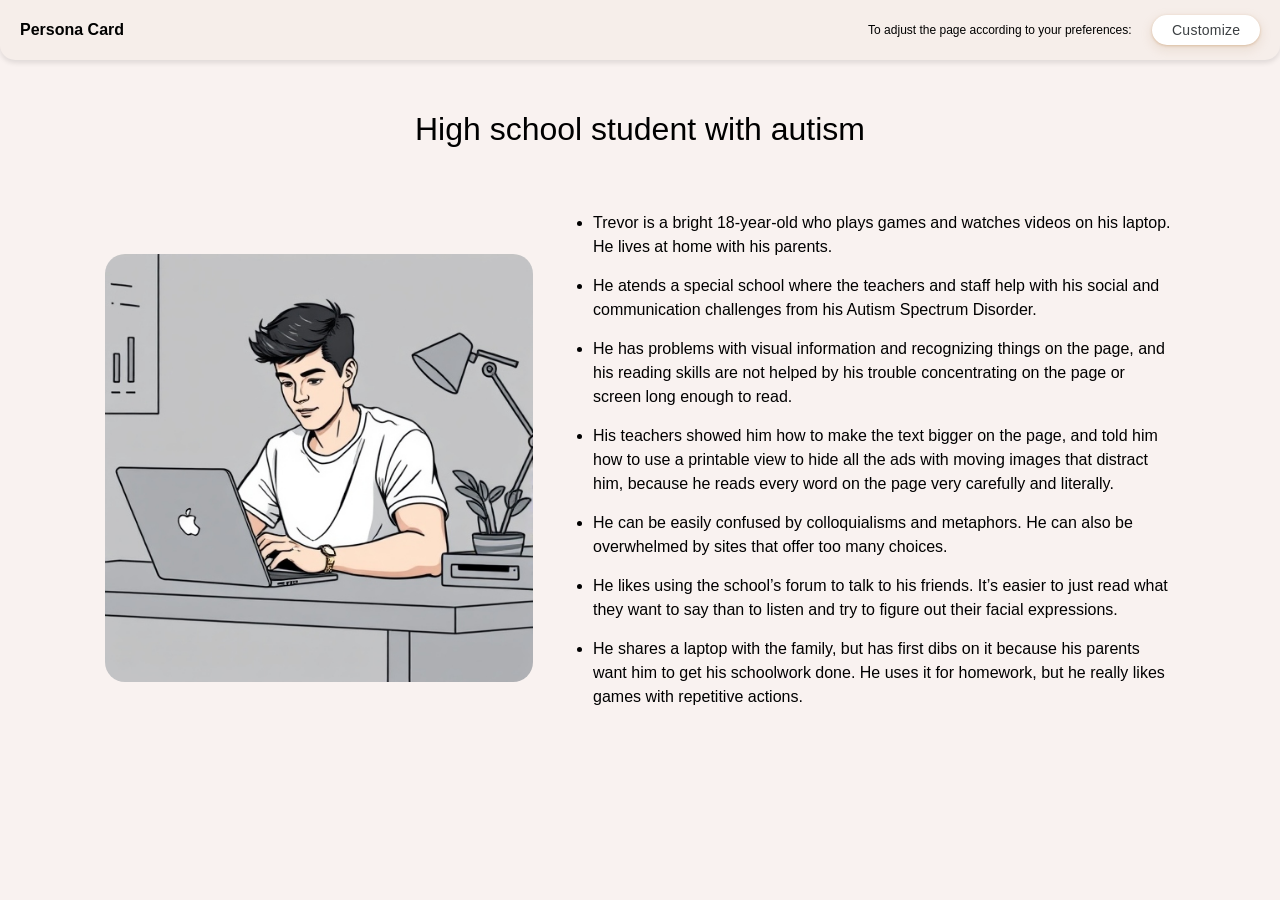
==== index.html @ 350a16a6 "button alt; responsiveness" ====
<!DOCTYPE html>
<html lang="en">

<head>
    <meta charset="UTF-8">
    <meta http-equiv="X-UA-Compatible" content="IE=edge">
    <meta name="viewport" content="width=device-width, initial-scale=1.0">
    <title>Persona Card</title>
    <link rel="stylesheet" href="dropdown.css">
    <link rel="stylesheet" href="popup.css">
    <link rel="stylesheet" href="button.css">
    <link rel="stylesheet" href="general.css">
    <link rel="stylesheet" href="https://stackpath.bootstrapcdn.com/bootstrap/4.5.0/css/bootstrap.min.css"
        integrity="sha384-9aIt2nRpC12Uk9gS9baDl411NQApFmC26EwAOH8WgZl5MYYxFfc+NcPb1dKGj7Sk" crossorigin="anonymous">

    <script src="https://code.jquery.com/jquery-3.5.1.slim.min.js"
        integrity="sha384-DfXdz2htPH0lsSSs5nCTpuj/zy4C+OGpamoFVy38MVBnE+IbbVYUew+OrCXaRkfj" crossorigin="anonymous">
        </script>

    <script src="https://cdn.jsdelivr.net/npm/popper.js@1.16.0/dist/umd/popper.min.js"
        integrity="sha384-Q6E9RHvbIyZFJoft+2mJbHaEWldlvI9IOYy5n3zV9zzTtmI3UksdQRVvoxMfooAo" crossorigin="anonymous">
        </script>

    <script src="https://stackpath.bootstrapcdn.com/bootstrap/4.5.0/js/bootstrap.min.js"
        integrity="sha384-OgVRvuATP1z7JjHLkuOU7Xw704+h835Lr+6QL9UvYjZE3Ipu6Tp75j7Bh/kR0JKI" crossorigin="anonymous">
        </script>
</head>

<body style="background-color: #f9f2f0;">
    <header class="header-container">
        <b>Persona Card</b>
        <div class="costumization">
            To adjust the page according to your preferences:
            <button class="button-17 roundClickable" role="button" onclick="openPopup()" alt="Customize Button">Customize</button>

        </div>
    </header>

    <main>
        <div class="container" id="main">
            <h2 class="center" style="padding-bottom: 23px; padding-top:10px">High school student with autism</h2>
            <main>
                <div class="content-wrapper">
                    <img src="imageTrevor.jpeg"
                        alt="This image is an illustration of an young man with black hair and fair skin, wearing a white t-shirt and a gold watch. He is sitting at a desk working on a MacBook laptop. There is also a storage box on the desk, a plant in a pot and a lamp. On the side wall you can see part of a poster with a graphic. The whole picture is in shades of grey, except for the boy and his outfit." />

                    <div class="content">
                        <ul>
                            <li>Trevor is a bright 18-year-old who plays games and watches videos on his laptop. He
                                lives at
                                home with his parents.
                            <li>He atends a special school where the teachers and staff help with his social and
                                communication
                                challenges from his Autism Spectrum Disorder.
                            <li>He has problems with visual information and recognizing things on the page, and his
                                reading skills are not helped by his trouble concentrating
                                on the page or screen long enough to read.
                            <li>His teachers showed him how to make the text bigger on
                                the page, and told him how to use a printable view to hide all the
                                ads with moving images that distract him, because he reads every word on the page very
                                carefully
                                and literally.
                            <li>He can be easily confused by colloquialisms and metaphors. He can also be overwhelmed
                                by sites that offer too many choices.
                            <li>He likes using the school’s forum to talk to his
                                friends. It’s easier to just read what they want to say than to listen and try to figure
                                out their
                                facial expressions.
                            <li>He shares a laptop with the family, but has first dibs on it because his
                                parents want him to get his schoolwork done. He uses it for homework, but he really
                                likes games with
                                repetitive actions.
                        </ul>
                    </div>

            </main>
        </div>


        <div id="settingsPopup" class="popup">
            <span class="popup-close" onclick="closePopup()">&times;</span>
            <h5>Customize Page Settings</h5>

            <div class="item">
                <label for="fontSize">Font Size:</label>
                <input class="slider setting" type="range" id="fontSize" min="12" max="24" value="16"
                    oninput="adjustFontSize(this.value)">
                <div class="slider-labels">
                    <span>12</span>
                    <span>14</span>
                    <span>16</span>
                    <span>18</span>
                    <span>20</span>
                    <span>22</span>
                    <span>24</span>
                </div>
            </div>

            <div class="item">
                <label for="marginSize">Margin Size for List Items:</label>
                <input class="slider setting" type="range" id="marginSize" min="0" max="50" step="10" value="10"
                    oninput="adjustMarginSize(this.value)">
                <div class="slider-labels">
                    <span>0</span>
                    <span style="margin-left: 5px;">10</span>
                    <span>20</span>
                    <span>30</span>
                    <span>40</span>
                    <span>50</span>
                </div>
            </div>

            <div class="item">
                <label for="letterSpacing">Letter Spacing:</label>
                <input class="slider setting" type="range" id="letterSpacing" min="0" max="3" step="0.5" value="0"
                    oninput="adjustLetterSpacing(this.value)">
                <div class="slider-labels">
                    <span>0</span>
                    <span>1</span>
                    <span>2</span>
                    <span>3</span>
                </div>
            </div>

            <div class="item">
                <label for="fontFamily">Font Family:</label>
                <div class="dropdown-wrapper">
                    <select class="setting dropdown roundClickable" id="fontFamily"
                        onchange="changeFontFamily(this.value)">
                        <option value="Arial, sans-serif">Arial</option>
                        <option value="'Times New Roman', Times, serif">Times New Roman</option>
                        <option value="Georgia, serif">Georgia</option>
                        <option value="Tahoma, sans-serif">Tahoma</option>
                        <option value="Constantia, 'Times New Roman', serif">Constantia</option>
                        <option value="'American Typewriter', serif">American Typewriter</option>
                    </select>
                </div>
            </div>

            <div class="item-noColor">
                <p>How would you like to change the colors of the page?</p>
                <label><input type="radio" name="colorSchemes" value="manually" onclick="toggleShemeOptions('manually')"
                        checked> Manually</label>
                <label><input type="radio" name="colorSchemes" value="schemes" onclick="toggleShemeOptions('schemes')">
                    With predefined schemes</label>
            </div>

            <div class="item" id="backgroundColorSelection">
                Select Background Color:
                <div class="dropdown-wrapper">
                    <div class="setting dropdown roundClickable" tabindex="0"
                        style="width: 100%; margin: 10px 0px !important;" id="dropdownMenuButton" data-toggle="dropdown"
                        aria-haspopup="true" aria-expanded="false">
                        <div id="selectedColorDisplay" class="selected-color-display palette-btn-small"></div>
                        <span style="margin-left: 1px;">Select a color</span>
                    </div>
                    <div class="palette-container setting dropdown-menu" aria-labelledby="dropdownMenuButton">
                        <button class="palette-btn" style="background-color: #e8e8e8;"
                            onclick="changeBgColor('#e8e8e8')"></button>
                        <button class="palette-btn" style="background-color: #f9f2f0;"
                            onclick="event.stopPropagation(); changeBgColor('#f9f2f0');"></button>
                        <button class="palette-btn" style="background-color: #f6eeea;"
                            onclick="changeBgColor('#f6eeea');"></button>
                        <button class="palette-btn" style="background-color: #e4d7c9;"
                            onclick="changeBgColor('#e4d7c9')"></button>
                        <button class="palette-btn" style="background-color: #D5BDAF;"
                            onclick="changeBgColor('#D5BDAF')"></button>
                        <button class="palette-btn" style="background-color: #c0a89b;"
                            onclick="changeBgColor('#c0a89b')"></button>
                        <button class="palette-btn" style="background-color: #967f72;"
                            onclick="changeBgColor('#967f72')"></button>
                        <button class="palette-btn" style="background-color: #ac93a6;"
                            onclick="changeBgColor('#ac93a6')"></button>
                        <button class="palette-btn" style="background-color: #eec2a5;"
                            onclick="changeBgColor('#eec2a5')"></button>
                        <button class="palette-btn" style="background-color: #e9cda2;"
                            onclick="changeBgColor('#e9cda2')"></button>
                        <button class="palette-btn" style="background-color: #b9d5c3;"
                            onclick="changeBgColor('#b9d5c3')"></button>
                        <button class="palette-btn" style="background-color: #a6ac86;"
                            onclick="changeBgColor('#a6ac86')"></button>
                        <button class="palette-btn" style="background-color: #86a192;"
                            onclick="changeBgColor('#86a192')"></button>
                        <button class="palette-btn" style="background-color: #87a7a2;"
                            onclick="changeBgColor('#87a7a2')"></button>
                        <button class="palette-btn" style="background-color: #6f9dac;"
                            onclick="changeBgColor('#6f9dac')"></button>
                        <button class="palette-btn" style="background-color: #7197ac;"
                            onclick="changeBgColor('#7197ac')"></button>
                    </div>
                </div>

                Select Persona Text Color:
                <div class="center" style="margin-top: 5px;">
                    <button class="palette-btn" style="background-color: #fff;"
                        onclick="changePersonaTextColor('#fff')"></button>
                    <button class="palette-btn" style="background-color: #000;"
                        onclick="changePersonaTextColor('#000')"></button>
                </div>
            </div>


            <div class="item" id="colorSchemeSelection">
                Select Color Scheme:
                <div class="dropdown-wrapper">
                    <div class="setting dropdown roundClickable" tabindex="0"
                        style="width: 100%; margin: 10px 0px !important;" id="dropdownMenuButton" data-toggle="dropdown"
                        aria-haspopup="true" aria-expanded="false">
                        <span id="selectedOption">Default</span>
                    </div>
                    <div class="palette-container setting dropdown-menu" aria-labelledby="dropdownMenuButton">
                        <button class="dropdown-item roundClickable"
                        onclick="event.stopPropagation(); changeColorScheme('default')">Default</button>

                        <span>Color Scheme Options:</span>
                        <button class="dropdown-item roundClickable"
                            onclick="event.stopPropagation(); changeColorScheme('highContrast')">High Contrast</button>
                        <button class="dropdown-item roundClickable"
                            onclick="event.stopPropagation(); changeColorScheme('darkMode')">Dark Mode</button>
                        <span>Color Blindness Options:</span>
                        <button class="dropdown-item roundClickable !important"
                            onclick="event.stopPropagation(); changeColorScheme('deuteranopia')">Deuteranopia</button>
                        <button class="dropdown-item roundClickable"
                            onclick="event.stopPropagation(); changeColorScheme('protanopia')">Protanopia</button>
                        <button class="dropdown-item roundClickable"
                            onclick="event.stopPropagation(); changeColorScheme('tritanopia')">Tritanopia</button>
                        <button class="dropdown-item roundClickable"
                            onclick="event.stopPropagation(); changeColorScheme('greyScale')">Grey Scale</button>
                    </div>
                </div>
            </div>

            <svg xmlns="http://www.w3.org/2000/svg" version="1.1" style="display: none;">
                <filter id="deuteranopiaFilter">
                    <feColorMatrix type="matrix" values="0.625 0.375 0 0 0  0.7 0.3 0 0 0  0 0.3 0.7 0 0  0 0 0 1 0" />
                </filter>
                <filter id="protanopiaFilter">
                    <feColorMatrix type="matrix"
                        values="0.566 0.433 0 0 0  0.558 0.442 0 0 0  0 0.242 0.758 0 0  0 0 0 1 0" />
                </filter>
                <filter id="tritanopiaFilter">
                    <feColorMatrix type="matrix"
                        values="0.95 0.05 0 0 0  0 0.433 0.567 0 0  0 0.475 0.525 0 0  0 0 0 1 0" />
                </filter>
            </svg>


            <div class="center" style="padding-bottom: 20px;">
                <button class="button-17 roundClickable" role="button" onclick="closePopup()" alt="Close Popup Button">Close</button>
            </div>
        </div>

        <script src="javaScript.js"></script>
</body>

</html>
---- dropdown.css ----
.dropdown {
    box-shadow: rgba(194, 145, 96, 0.49) 0 1px 3px 0, rgba(194, 161, 127, 0.15) 0 4px 8px 3px;
    gap: 20px;
    overflow: visible;
    appearance: none;
    padding-right: 30px;
}

.dropdown-wrapper {
    position: relative;
}

.dropdown-wrapper::after {
    content: '▼';
    font-size: 14px;
    position: absolute;
    right: 10px;
    top: 50%;
    transform: translateY(-50%);
    color: black;
    pointer-events: none;
}

.dropdown-menu.show {
    display: flex !important;
    justify-content: space-between;
    padding: 10px;
}

.dropdown-item:hover {
    background: #d5bdaf8e !important;
    color: black !important;
}

.dropdown-item:focus {
    outline: none !important;
    border: 2px solid #967f72 !important;
}
---- popup.css ----
.popup {
    position: fixed;
    top: 0;
    right: -370px;
    width: 310px;
    height: 100%;
    background-color: #f9f2f0;
    border-left: 2px solid #D5BDAF;
    box-shadow: -2px 0 5px rgba(0, 0, 0, 0.1);
    overflow-y: auto;
    transition: right 0.3s ease;
    padding: 20px;
    z-index: 1000;
    border-left: 2px solid transparent;
}

.popup.open {
    right: 0;
    border-left: 2px solid #D5BDAF;
}

.popup h5 {
    margin-top: 0;
    margin-bottom: 15px;
}

.popup input[type="range"],
.popup select {
    width: 100%;
    margin-bottom: 10px;
}

.popup-close {
    cursor: pointer;
    color: #c0a89b;
    float: right;
    font-size: 20px;
}

.item {
    background-color: white;
    padding: 10px 20px;
    margin-bottom: 15px;
    border-radius: 20px;
    flex: 1;
}

.item-noColor {
    padding: 0px  0px 10px 20px;
    margin-bottom: 3px;
    border-radius: 20px;
    flex: 1;
}

.item-noColor p {
    margin-bottom: 5px;
}

.setting {
    margin-top: 10px;
    justify-content: space-between;
}

.palette-container {
    display: flex;
    flex-wrap: wrap;
    gap: 10px;
}

.palette-btn {
    width: 30px;
    height: 30px;
    border-radius: 50%;
    cursor: pointer;
    border: 1px solid #c0a89b;;
    border-bottom-left-radius: 5px;
    box-shadow: rgba(194, 145, 96, 0.49) 0 2px 3px 0, rgba(194, 161, 127, 0.15) 0 6px 10px 4px;
}

.palette-btn-small {
    width: 23px;
    height: 23px;
    border-radius: 50%;
    cursor: pointer;
    background-color: #f9f2f0;
    border: 1px solid #c0a89b;;
    border-bottom-left-radius: 5px;
    box-shadow: rgba(194, 145, 96, 0.49) 0 2px 3px 0, rgba(194, 161, 127, 0.15) 0 6px 10px 4px;
}

button.palette-btn:focus,
button.palette-btn:active {
    border: 2px solid #967f72;
    outline: none;
}

.slider {
    -webkit-appearance: none;
    width: 100%;
    height: 8px;
    border-radius: 5px;
    background: #c0a89b;
    outline: none;
}

.slider::-webkit-slider-thumb {
    -webkit-appearance: none;
    appearance: none;
    width: 20px;
    height: 20px;
    border-radius: 50%;
    background: #fafafa;
    border: #D5BDAF 1px solid;
    box-shadow: rgba(194, 145, 96, 0.49) 0 2px 3px 0, rgba(194, 161, 127, 0.15) 0 6px 10px 4px;
    cursor: pointer;
    opacity: 1;
}

.slider::-moz-range-thumb {
    width: 25px;
    height: 25px;
    border-radius: 50%;
    background: #D5BDAF;
    cursor: pointer;
    opacity: 1;
}

.slider-labels {
    display: flex;
    justify-content: space-between;
    margin-right: 2px;
    margin-left: 5px;
}

.slider-labels span {
    font-size: 12px;
}

.slider:hover {
    background: #d5bdaf8e;
    color: #6f5b4f;
}

.slider:focus {
    outline: none;
    background: #d5bdaf8e;
    box-shadow: rgba(194, 145, 96, 0.49) 0 1px 3px 0, rgba(194, 161, 127, 0.15) 0 4px 8px 3px;
}

.slider:focus::-webkit-slider-thumb {
    border: 2px solid #967f72;
}

.slider:focus::-moz-range-thumb {
    border: 2px solid #967f72;
}

.popup label {
    margin-bottom: 0;
}
---- button.css ----
.button-17 {
    box-shadow: rgba(0, 0, 0, .2) 0 3px 5px -1px, rgba(0, 0, 0, .14) 0 6px 10px 0, rgba(0, 0, 0, .12) 0 1px 18px 0;
}

.button-17:not(:disabled) {
    box-shadow: rgba(194, 145, 96, 0.49) 0 1px 3px 0, rgba(194, 161, 127, 0.15) 0 4px 8px 3px;
}

.button-17:not(:disabled):hover {
    box-shadow: rgba(194, 145, 96, 0.49) 0 2px 3px 0, rgba(194, 161, 127, 0.15) 0 6px 10px 4px;
}
    
.button-17:not(:disabled):focus {
    box-shadow: rgba(194, 145, 96, 0.49) 0 1px 3px 0, rgba(194, 161, 127, 0.15) 0 4px 8px 3px;
}

.button-17:not(:disabled):active {
    box-shadow: rgba(194, 145, 96, 0.49) 0 4px 4px 0, rgba(194, 161, 127, 0.15) 0 8px 12px 6px;
}

.button-17:disabled {
    box-shadow: rgba(194, 145, 96, 0.49) 0 1px 3px 0, rgba(194, 161, 127, 0.15) 0 4px 8px 3px;
}
---- general.css ----
body {
    font-family: Arial, sans-serif;
    background-color: #f9f2f0;
    margin: 0;
}

.container {
    max-width: 1000px;
    margin: 0 auto;
    padding: 20px;
}

header,
footer {
    text-align: left;
    color: black;
    border-radius: 0 0 15px 15px;
    justify-content: space-between;
    background-color: #f6eeea;
}


.header-container {
    display: flex;
    align-items: center;
    padding: 15px 20px;
    box-shadow: 0px 3px 5px rgba(0, 0, 0, 0.1);
}

main {
    margin: 20px 0;
}

.content {
    
    flex: 1;
}

.content-wrapper {
    padding: 20px 20px;
    border-radius: 20px;
    display: flex;
    gap: 20px;
    align-items: center;
}

.content-wrapper img {
    max-width: 40%;
    border-radius: 20px;
}

.costumization {
    font-size: 12px;
    display: flex;
    align-items: center;
    gap: 20px;
}

.center {
    text-align: center;
}

ul li {
    margin-bottom: 15px;
}


.roundClickable {
    align-items: center;
    appearance: none;
    background-color: #ffffff;
    border-radius: 24px;
    border-style: none;
    box-sizing: border-box;
    color: #3c4043;
    cursor: pointer;
    display: inline-flex;
    fill: currentcolor;
    font-size: 14px;
    font-weight: 500;
    height: 30px;
    justify-content: center !important;
    letter-spacing: .25px;
    line-height: normal;
    max-width: 100%;
    padding: 2px 20px;
    position: relative;
    text-align: center;
    text-transform: none;
    transition: box-shadow 280ms cubic-bezier(.4, 0, .2, 1), opacity 15ms linear 30ms, transform 270ms cubic-bezier(0, 0, .2, 1) 0ms;
    user-select: none;
    -webkit-user-select: none;
    touch-action: manipulation;
    width: auto;
    will-change: transform, opacity;
    z-index: 0;
}

.roundClickable:hover {
    background: #d5bdaf8e;
    color: black;
}

.roundClickable:active {
    outline: none;
    border: 2px solid #967f72;
}

.roundClickable:focus {
    outline: none;
    border: 2px solid #967f72;
}


@media screen and (max-width: 1000px) {
    .content-wrapper {
        padding: 20px 20px;
        border-radius: 20px;
        display: flex;
        flex-direction: column;
        gap: 20px;
        align-items: center;
        justify-content: center;
    }

    .content-wrapper img {
        max-width: 50%;
        border-radius: 20px;
        align-items: center;
        justify-content: center;
    }
}
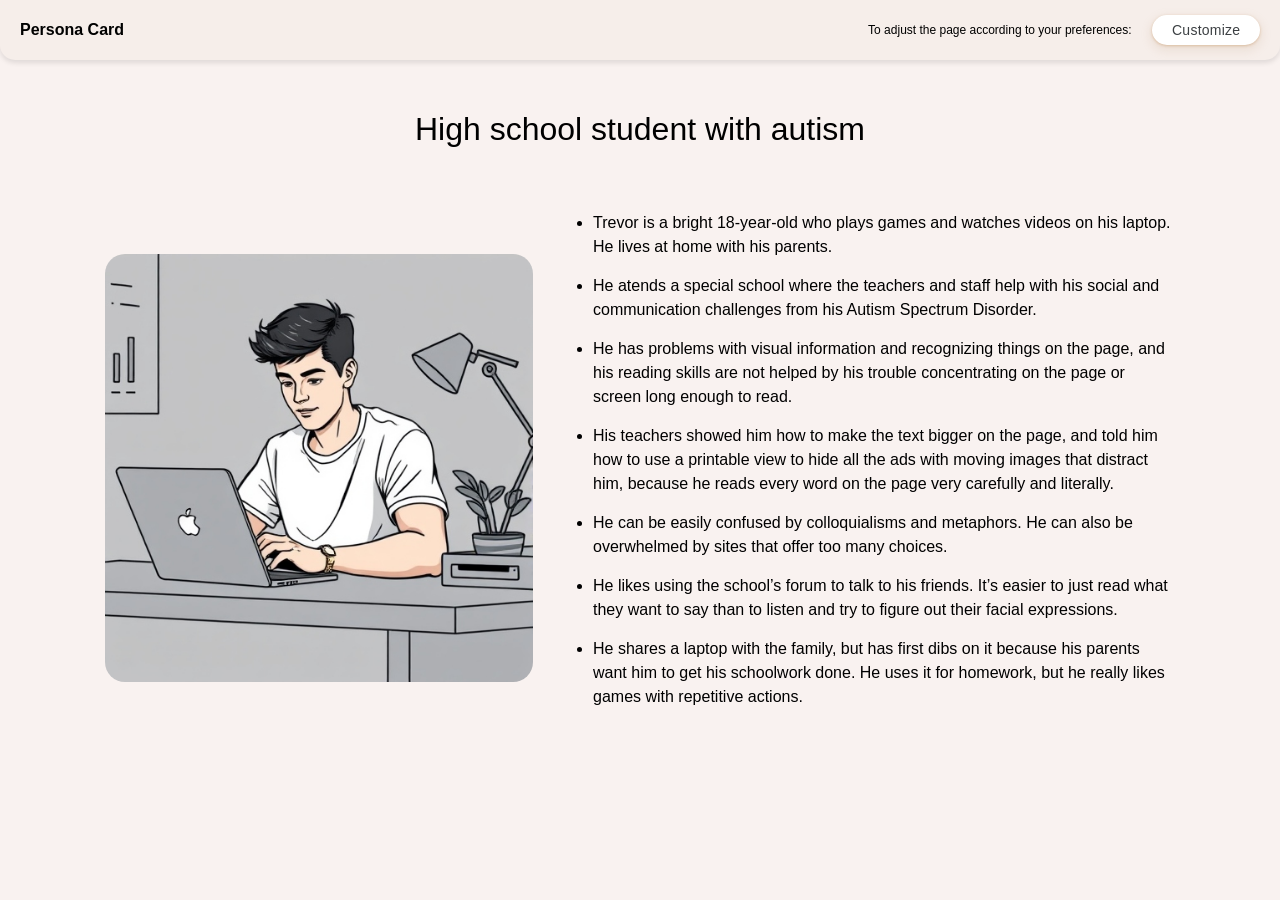
==== commit e3bf9099: "Fix id" ====
--- a/index.html
+++ b/index.html
@@ -204,7 +204,7 @@
                 Select Color Scheme:
                 <div class="dropdown-wrapper">
                     <div class="setting dropdown roundClickable" tabindex="0"
-                        style="width: 100%; margin: 10px 0px !important;" id="dropdownMenuButton" data-toggle="dropdown"
+                        style="width: 100%; margin: 10px 0px !important;" id="dropdownMenuButton2" data-toggle="dropdown"
                         aria-haspopup="true" aria-expanded="false">
                         <span id="selectedOption">Default</span>
                     </div>
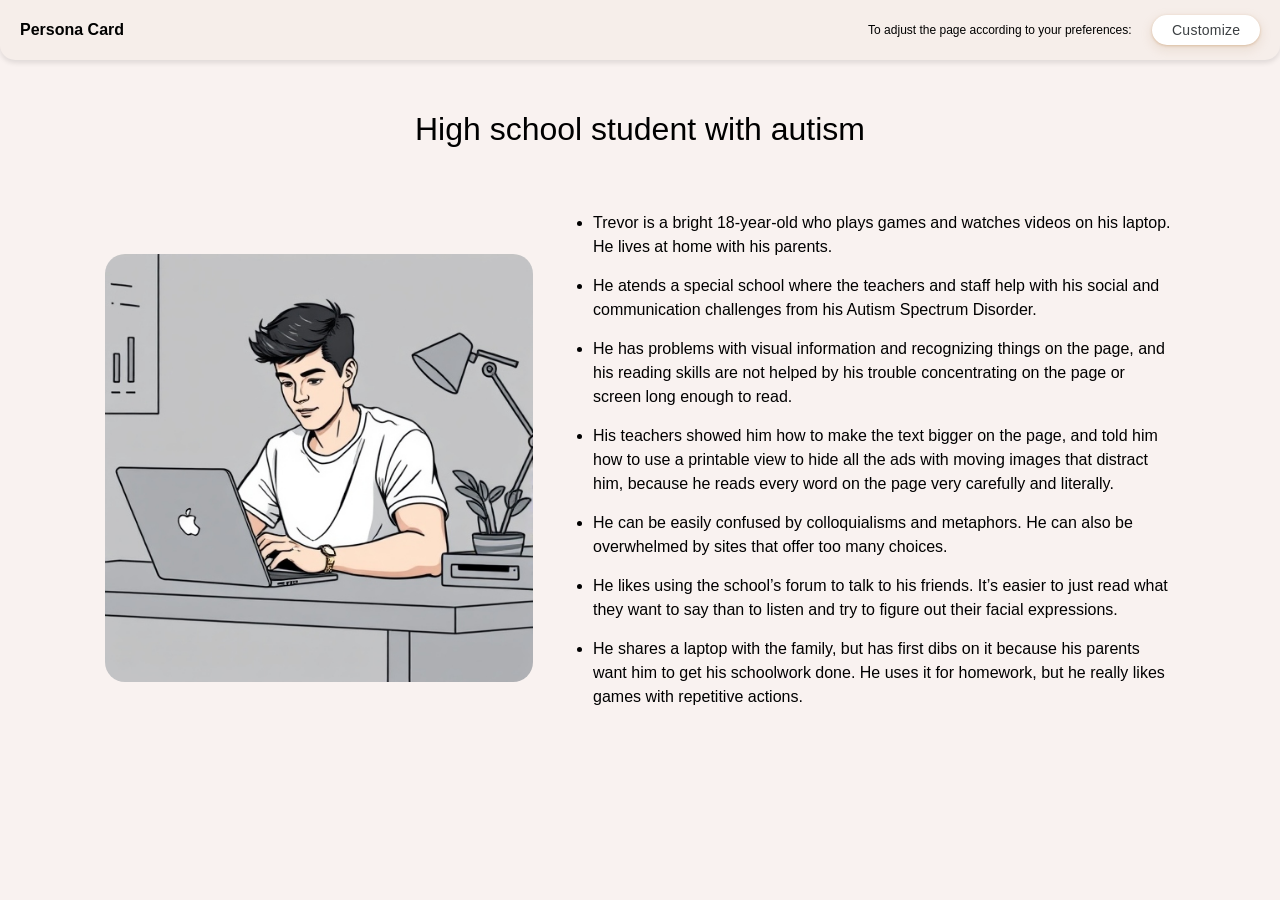
==== commit fd221476: "link" ====
--- a/index.html
+++ b/index.html
@@ -28,7 +28,7 @@
 
 <body style="background-color: #f9f2f0;">
     <header class="header-container">
-        <b>Persona Card</b>
+        <b><a href="index.html" style="display: hidden; text-decoration: none; color:#000">Persona Card</a></b>
         <div class="costumization">
             To adjust the page according to your preferences:
             <button class="button-17 roundClickable" role="button" onclick="openPopup()" alt="Customize Button">Customize</button>
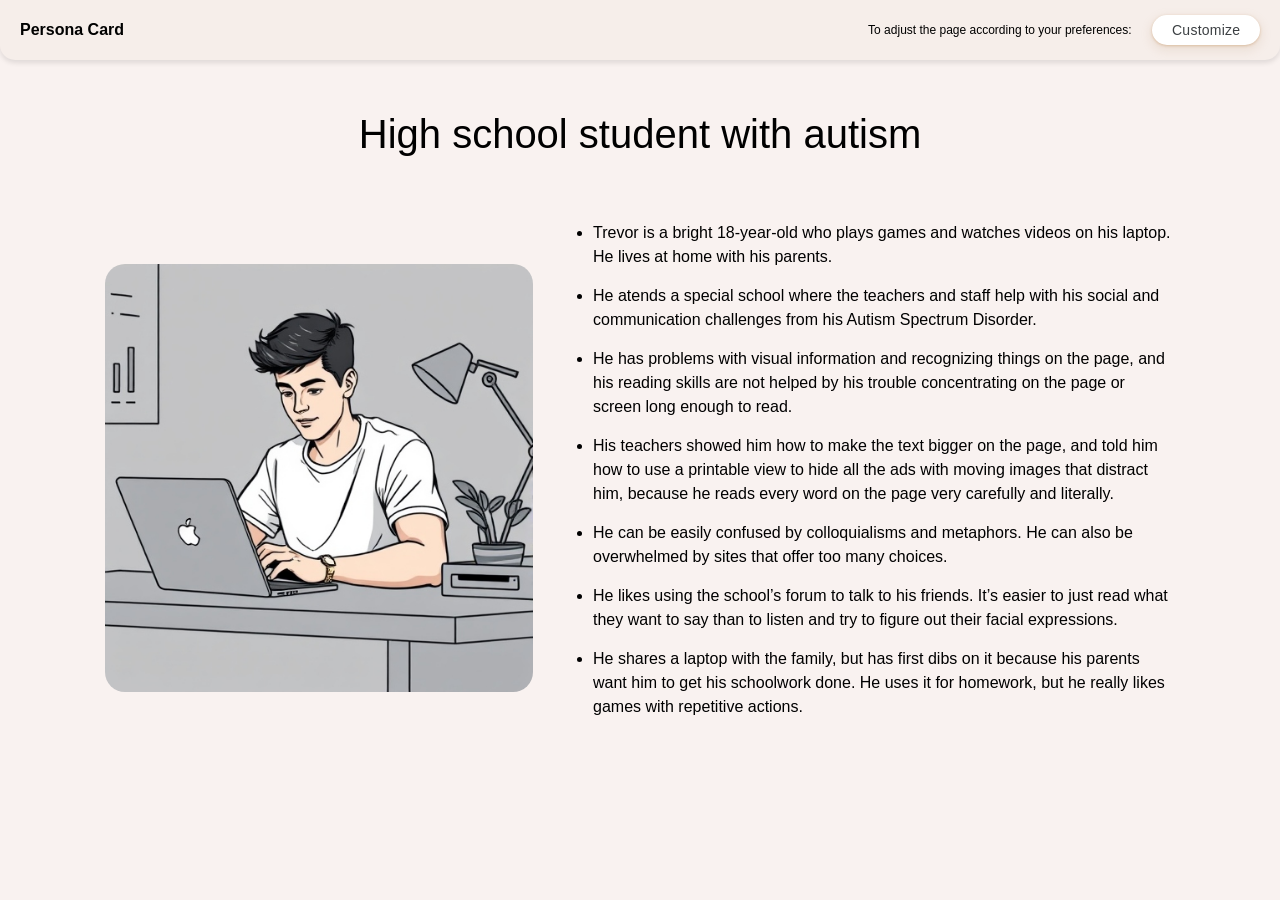
==== commit ee0b8d44: "h1" ====
--- a/index.html
+++ b/index.html
@@ -38,7 +38,7 @@
 
     <main>
         <div class="container" id="main">
-            <h2 class="center" style="padding-bottom: 23px; padding-top:10px">High school student with autism</h2>
+            <h1 class="center" style="padding-bottom: 23px; padding-top:10px">High school student with autism</h1>
             <main>
                 <div class="content-wrapper">
                     <img src="imageTrevor.jpeg"
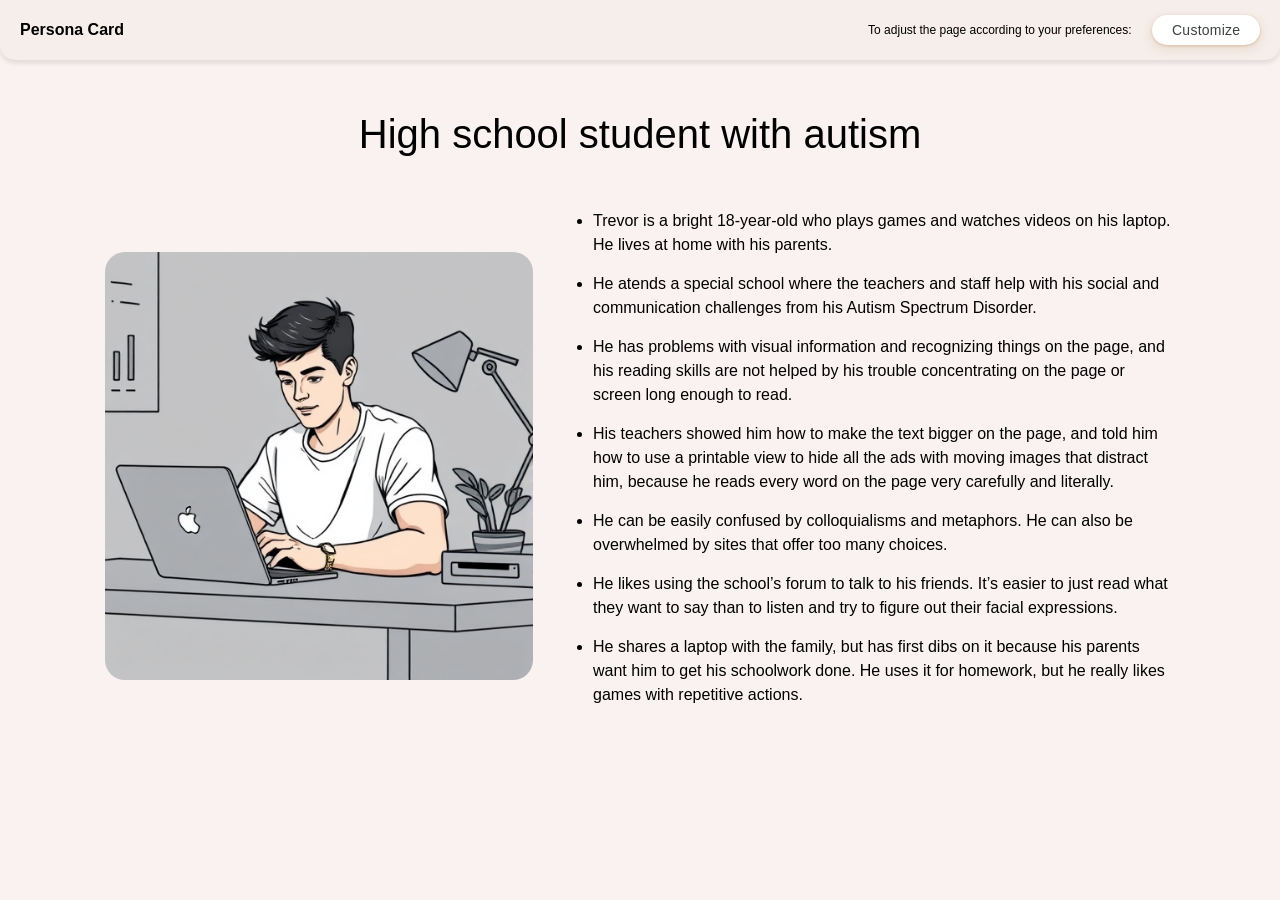
==== commit e5d28f11: "Accessibility Fixes" ====
--- a/index.html
+++ b/index.html
@@ -28,229 +28,236 @@
 
 <body style="background-color: #f9f2f0;">
     <header class="header-container">
-        <b><a href="index.html" style="display: hidden; text-decoration: none; color:#000">Persona Card</a></b>
+        <b><a href="#main_content" style="display: hidden; text-decoration: none; color:#000">Persona Card</a></b>
         <div class="costumization">
             To adjust the page according to your preferences:
-            <button class="button-17 roundClickable" role="button" onclick="openPopup()" alt="Customize Button">Customize</button>
+            <button class="button-17 roundClickable" role="button" onclick="openPopup()"
+                alt="Customize Button">Customize</button>
 
         </div>
     </header>
 
-    <main>
+    <main id="main_content">
         <div class="container" id="main">
             <h1 class="center" style="padding-bottom: 23px; padding-top:10px">High school student with autism</h1>
-            <main>
-                <div class="content-wrapper">
-                    <img src="imageTrevor.jpeg"
-                        alt="This image is an illustration of an young man with black hair and fair skin, wearing a white t-shirt and a gold watch. He is sitting at a desk working on a MacBook laptop. There is also a storage box on the desk, a plant in a pot and a lamp. On the side wall you can see part of a poster with a graphic. The whole picture is in shades of grey, except for the boy and his outfit." />
-
-                    <div class="content">
-                        <ul>
-                            <li>Trevor is a bright 18-year-old who plays games and watches videos on his laptop. He
-                                lives at
-                                home with his parents.
-                            <li>He atends a special school where the teachers and staff help with his social and
-                                communication
-                                challenges from his Autism Spectrum Disorder.
-                            <li>He has problems with visual information and recognizing things on the page, and his
-                                reading skills are not helped by his trouble concentrating
-                                on the page or screen long enough to read.
-                            <li>His teachers showed him how to make the text bigger on
-                                the page, and told him how to use a printable view to hide all the
-                                ads with moving images that distract him, because he reads every word on the page very
-                                carefully
-                                and literally.
-                            <li>He can be easily confused by colloquialisms and metaphors. He can also be overwhelmed
-                                by sites that offer too many choices.
-                            <li>He likes using the school’s forum to talk to his
-                                friends. It’s easier to just read what they want to say than to listen and try to figure
-                                out their
-                                facial expressions.
-                            <li>He shares a laptop with the family, but has first dibs on it because his
-                                parents want him to get his schoolwork done. He uses it for homework, but he really
-                                likes games with
-                                repetitive actions.
-                        </ul>
-                    </div>
-
-            </main>
-        </div>
-
-
-        <div id="settingsPopup" class="popup">
-            <span class="popup-close" onclick="closePopup()">&times;</span>
-            <h5>Customize Page Settings</h5>
-
-            <div class="item">
-                <label for="fontSize">Font Size:</label>
-                <input class="slider setting" type="range" id="fontSize" min="12" max="24" value="16"
-                    oninput="adjustFontSize(this.value)">
-                <div class="slider-labels">
-                    <span>12</span>
-                    <span>14</span>
-                    <span>16</span>
-                    <span>18</span>
-                    <span>20</span>
-                    <span>22</span>
-                    <span>24</span>
-                </div>
-            </div>
-
-            <div class="item">
-                <label for="marginSize">Margin Size for List Items:</label>
-                <input class="slider setting" type="range" id="marginSize" min="0" max="50" step="10" value="10"
-                    oninput="adjustMarginSize(this.value)">
-                <div class="slider-labels">
-                    <span>0</span>
-                    <span style="margin-left: 5px;">10</span>
-                    <span>20</span>
-                    <span>30</span>
-                    <span>40</span>
-                    <span>50</span>
-                </div>
-            </div>
-
-            <div class="item">
-                <label for="letterSpacing">Letter Spacing:</label>
-                <input class="slider setting" type="range" id="letterSpacing" min="0" max="3" step="0.5" value="0"
-                    oninput="adjustLetterSpacing(this.value)">
-                <div class="slider-labels">
-                    <span>0</span>
-                    <span>1</span>
-                    <span>2</span>
-                    <span>3</span>
-                </div>
-            </div>
-
-            <div class="item">
-                <label for="fontFamily">Font Family:</label>
-                <div class="dropdown-wrapper">
-                    <select class="setting dropdown roundClickable" id="fontFamily"
-                        onchange="changeFontFamily(this.value)">
-                        <option value="Arial, sans-serif">Arial</option>
-                        <option value="'Times New Roman', Times, serif">Times New Roman</option>
-                        <option value="Georgia, serif">Georgia</option>
-                        <option value="Tahoma, sans-serif">Tahoma</option>
-                        <option value="Constantia, 'Times New Roman', serif">Constantia</option>
-                        <option value="'American Typewriter', serif">American Typewriter</option>
-                    </select>
-                </div>
-            </div>
-
-            <div class="item-noColor">
-                <p>How would you like to change the colors of the page?</p>
-                <label><input type="radio" name="colorSchemes" value="manually" onclick="toggleShemeOptions('manually')"
-                        checked> Manually</label>
-                <label><input type="radio" name="colorSchemes" value="schemes" onclick="toggleShemeOptions('schemes')">
-                    With predefined schemes</label>
-            </div>
-
-            <div class="item" id="backgroundColorSelection">
-                Select Background Color:
-                <div class="dropdown-wrapper">
-                    <div class="setting dropdown roundClickable" tabindex="0"
-                        style="width: 100%; margin: 10px 0px !important;" id="dropdownMenuButton" data-toggle="dropdown"
-                        aria-haspopup="true" aria-expanded="false">
-                        <div id="selectedColorDisplay" class="selected-color-display palette-btn-small"></div>
-                        <span style="margin-left: 1px;">Select a color</span>
-                    </div>
-                    <div class="palette-container setting dropdown-menu" aria-labelledby="dropdownMenuButton">
-                        <button class="palette-btn" style="background-color: #e8e8e8;"
-                            onclick="changeBgColor('#e8e8e8')"></button>
-                        <button class="palette-btn" style="background-color: #f9f2f0;"
-                            onclick="event.stopPropagation(); changeBgColor('#f9f2f0');"></button>
-                        <button class="palette-btn" style="background-color: #f6eeea;"
-                            onclick="changeBgColor('#f6eeea');"></button>
-                        <button class="palette-btn" style="background-color: #e4d7c9;"
-                            onclick="changeBgColor('#e4d7c9')"></button>
-                        <button class="palette-btn" style="background-color: #D5BDAF;"
-                            onclick="changeBgColor('#D5BDAF')"></button>
-                        <button class="palette-btn" style="background-color: #c0a89b;"
-                            onclick="changeBgColor('#c0a89b')"></button>
-                        <button class="palette-btn" style="background-color: #967f72;"
-                            onclick="changeBgColor('#967f72')"></button>
-                        <button class="palette-btn" style="background-color: #ac93a6;"
-                            onclick="changeBgColor('#ac93a6')"></button>
-                        <button class="palette-btn" style="background-color: #eec2a5;"
-                            onclick="changeBgColor('#eec2a5')"></button>
-                        <button class="palette-btn" style="background-color: #e9cda2;"
-                            onclick="changeBgColor('#e9cda2')"></button>
-                        <button class="palette-btn" style="background-color: #b9d5c3;"
-                            onclick="changeBgColor('#b9d5c3')"></button>
-                        <button class="palette-btn" style="background-color: #a6ac86;"
-                            onclick="changeBgColor('#a6ac86')"></button>
-                        <button class="palette-btn" style="background-color: #86a192;"
-                            onclick="changeBgColor('#86a192')"></button>
-                        <button class="palette-btn" style="background-color: #87a7a2;"
-                            onclick="changeBgColor('#87a7a2')"></button>
-                        <button class="palette-btn" style="background-color: #6f9dac;"
-                            onclick="changeBgColor('#6f9dac')"></button>
-                        <button class="palette-btn" style="background-color: #7197ac;"
-                            onclick="changeBgColor('#7197ac')"></button>
-                    </div>
-                </div>
-
-                Select Persona Text Color:
-                <div class="center" style="margin-top: 5px;">
-                    <button class="palette-btn" style="background-color: #fff;"
-                        onclick="changePersonaTextColor('#fff')"></button>
-                    <button class="palette-btn" style="background-color: #000;"
-                        onclick="changePersonaTextColor('#000')"></button>
-                </div>
-            </div>
-
-
-            <div class="item" id="colorSchemeSelection">
-                Select Color Scheme:
-                <div class="dropdown-wrapper">
-                    <div class="setting dropdown roundClickable" tabindex="0"
-                        style="width: 100%; margin: 10px 0px !important;" id="dropdownMenuButton2" data-toggle="dropdown"
-                        aria-haspopup="true" aria-expanded="false">
-                        <span id="selectedOption">Default</span>
-                    </div>
-                    <div class="palette-container setting dropdown-menu" aria-labelledby="dropdownMenuButton">
-                        <button class="dropdown-item roundClickable"
-                        onclick="event.stopPropagation(); changeColorScheme('default')">Default</button>
-
-                        <span>Color Scheme Options:</span>
-                        <button class="dropdown-item roundClickable"
-                            onclick="event.stopPropagation(); changeColorScheme('highContrast')">High Contrast</button>
-                        <button class="dropdown-item roundClickable"
-                            onclick="event.stopPropagation(); changeColorScheme('darkMode')">Dark Mode</button>
-                        <span>Color Blindness Options:</span>
-                        <button class="dropdown-item roundClickable !important"
-                            onclick="event.stopPropagation(); changeColorScheme('deuteranopia')">Deuteranopia</button>
-                        <button class="dropdown-item roundClickable"
-                            onclick="event.stopPropagation(); changeColorScheme('protanopia')">Protanopia</button>
-                        <button class="dropdown-item roundClickable"
-                            onclick="event.stopPropagation(); changeColorScheme('tritanopia')">Tritanopia</button>
-                        <button class="dropdown-item roundClickable"
-                            onclick="event.stopPropagation(); changeColorScheme('greyScale')">Grey Scale</button>
-                    </div>
-                </div>
-            </div>
-
-            <svg xmlns="http://www.w3.org/2000/svg" version="1.1" style="display: none;">
-                <filter id="deuteranopiaFilter">
-                    <feColorMatrix type="matrix" values="0.625 0.375 0 0 0  0.7 0.3 0 0 0  0 0.3 0.7 0 0  0 0 0 1 0" />
-                </filter>
-                <filter id="protanopiaFilter">
-                    <feColorMatrix type="matrix"
-                        values="0.566 0.433 0 0 0  0.558 0.442 0 0 0  0 0.242 0.758 0 0  0 0 0 1 0" />
-                </filter>
-                <filter id="tritanopiaFilter">
-                    <feColorMatrix type="matrix"
-                        values="0.95 0.05 0 0 0  0 0.433 0.567 0 0  0 0.475 0.525 0 0  0 0 0 1 0" />
-                </filter>
-            </svg>
-
-
-            <div class="center" style="padding-bottom: 20px;">
-                <button class="button-17 roundClickable" role="button" onclick="closePopup()" alt="Close Popup Button">Close</button>
-            </div>
-        </div>
-
-        <script src="javaScript.js"></script>
+
+            <div class="content-wrapper">
+                <img src="imageTrevor.jpeg"
+                    alt="This image is an illustration of an young man with black hair and fair skin, wearing a white t-shirt and a gold watch. He is sitting at a desk working on a MacBook laptop. There is also a storage box on the desk, a plant in a pot and a lamp. On the side wall you can see part of a poster with a graphic. The whole picture is in shades of grey, except for the boy and his outfit." />
+
+                <div class="content">
+                    <ul>
+                        <li>Trevor is a bright 18-year-old who plays games and watches videos on his laptop. He
+                            lives at
+                            home with his parents.
+                        <li>He atends a special school where the teachers and staff help with his social and
+                            communication
+                            challenges from his Autism Spectrum Disorder.
+                        <li>He has problems with visual information and recognizing things on the page, and his
+                            reading skills are not helped by his trouble concentrating
+                            on the page or screen long enough to read.
+                        <li>His teachers showed him how to make the text bigger on
+                            the page, and told him how to use a printable view to hide all the
+                            ads with moving images that distract him, because he reads every word on the page very
+                            carefully
+                            and literally.
+                        <li>He can be easily confused by colloquialisms and metaphors. He can also be overwhelmed
+                            by sites that offer too many choices.
+                        <li>He likes using the school’s forum to talk to his
+                            friends. It’s easier to just read what they want to say than to listen and try to figure
+                            out their
+                            facial expressions.
+                        <li>He shares a laptop with the family, but has first dibs on it because his
+                            parents want him to get his schoolwork done. He uses it for homework, but he really
+                            likes games with
+                            repetitive actions.
+                    </ul>
+                </div>
+
+    </main>
+    </div>
+
+
+    <div id="settingsPopup" class="popup">
+        <h2>Customize Page Settings</h2>
+
+        <div class="item">
+            <label for="fontSize">Font Size:</label>
+            <input class="slider setting" type="range" id="fontSize" min="12" max="24" value="16"
+                oninput="adjustFontSize(this.value)">
+            <div class="slider-labels">
+                <span>12</span>
+                <span>14</span>
+                <span>16</span>
+                <span>18</span>
+                <span>20</span>
+                <span>22</span>
+                <span>24</span>
+            </div>
+        </div>
+
+        <div class="item">
+            <label for="marginSize">Margin Size for List Items:</label>
+            <input class="slider setting" type="range" id="marginSize" min="0" max="50" step="10" value="10"
+                oninput="adjustMarginSize(this.value)">
+            <div class="slider-labels">
+                <span>0</span>
+                <span style="margin-left: 5px;">10</span>
+                <span>20</span>
+                <span>30</span>
+                <span>40</span>
+                <span>50</span>
+            </div>
+        </div>
+
+        <div class="item">
+            <label for="letterSpacing">Letter Spacing:</label>
+            <input class="slider setting" type="range" id="letterSpacing" min="0" max="3" step="0.5" value="0"
+                oninput="adjustLetterSpacing(this.value)">
+            <div class="slider-labels">
+                <span>0</span>
+                <span>1</span>
+                <span>2</span>
+                <span>3</span>
+            </div>
+        </div>
+
+        <div class="item">
+            <label for="fontFamily">Font Family:</label>
+            <div class="dropdown-wrapper">
+                <select class="setting dropdown roundClickable" id="fontFamily" onchange="changeFontFamily(this.value)">
+                    <option value="Arial, sans-serif">Arial</option>
+                    <option value="'Times New Roman', Times, serif">Times New Roman</option>
+                    <option value="Georgia, serif">Georgia</option>
+                    <option value="Tahoma, sans-serif">Tahoma</option>
+                    <option value="Constantia, 'Times New Roman', serif">Constantia</option>
+                    <option value="'American Typewriter', serif">American Typewriter</option>
+                </select>
+            </div>
+        </div>
+
+        <div class="item-noColor">
+            <p>How would you like to change the colors of the page?</p>
+            <label><input type="radio" name="colorSchemes" value="manually" onclick="toggleShemeOptions('manually')"
+                    checked> Manually</label>
+            <label><input type="radio" name="colorSchemes" value="schemes" onclick="toggleShemeOptions('schemes')">
+                With predefined schemes</label>
+        </div>
+
+        <div class="item" id="backgroundColorSelection">
+            Select Background Color:
+            <div class="dropdown-wrapper">
+                <div class="setting dropdown roundClickable" tabindex="0"
+                    style="width: 100%; margin: 10px 0px !important;" id="dropdownMenuButton" data-toggle="dropdown">
+                    <div id="selectedColorDisplay" class="selected-color-display palette-btn-small"></div>
+                    <span style="margin-left: 1px;">Select a color</span>
+                </div>
+                <div class="palette-container setting dropdown-menu" aria-labelledby="dropdownMenuButton">
+                    <button class="palette-btn" style="background-color: #e8e8e8;" onclick="changeBgColor('#e8e8e8')"
+                        aria-label="select color button"></button>
+                    <button class="palette-btn" style="background-color: #f9f2f0;"
+                        onclick="event.stopPropagation(); changeBgColor('#f9f2f0');"
+                        aria-label="select color button"></button>
+                    <button class="palette-btn" style="background-color: #f6eeea;" onclick="changeBgColor('#f6eeea');"
+                        aria-label="select color button"></button>
+                    <button class="palette-btn" style="background-color: #e4d7c9;" onclick="changeBgColor('#e4d7c9')"
+                        aria-label="select color button"></button>
+                    <button class="palette-btn" style="background-color: #D5BDAF;" onclick="changeBgColor('#D5BDAF')"
+                        aria-label="select color button"></button>
+                    <button class="palette-btn" style="background-color: #c0a89b;" onclick="changeBgColor('#c0a89b')"
+                        aria-label="select color button"></button>
+                    <button class="palette-btn" style="background-color: #967f72;" onclick="changeBgColor('#967f72')"
+                        aria-label="select color button"></button>
+                    <button class="palette-btn" style="background-color: #ac93a6;" onclick="changeBgColor('#ac93a6')"
+                        aria-label="select color button"></button>
+                    <button class="palette-btn" style="background-color: #eec2a5;" onclick="changeBgColor('#eec2a5')"
+                        aria-label="select color button"></button>
+                    <button class="palette-btn" style="background-color: #e9cda2;" onclick="changeBgColor('#e9cda2')"
+                        aria-label="select color button"></button>
+                    <button class="palette-btn" style="background-color: #b9d5c3;" onclick="changeBgColor('#b9d5c3')"
+                        aria-label="select color button"></button>
+                    <button class="palette-btn" style="background-color: #a6ac86;" onclick="changeBgColor('#a6ac86')"
+                        aria-label="select color button"></button>
+                    <button class="palette-btn" style="background-color: #86a192;" onclick="changeBgColor('#86a192')"
+                        aria-label="select color button"></button>
+                    <button class="palette-btn" style="background-color: #87a7a2;" onclick="changeBgColor('#87a7a2')"
+                        aria-label="select color button"></button>
+                    <button class="palette-btn" style="background-color: #6f9dac;" onclick="changeBgColor('#6f9dac')"
+                        aria-label="select color button"></button>
+                    <button class="palette-btn" style="background-color: #7197ac;" onclick="changeBgColor('#7197ac')"
+                        aria-label="select color button"></button>
+                </div>
+            </div>
+
+            Select Persona Text Color:
+            <div class="center" style="margin-top: 5px;">
+                <button class="palette-btn" style="background-color: #fff;" onclick="changePersonaTextColor('#fff')"
+                    aria-label="select color button"></button>
+                <button class="palette-btn" style="background-color: #000;" onclick="changePersonaTextColor('#000')"
+                    aria-label="select color button"></button>
+            </div>
+        </div>
+
+
+        <div class="item" id="colorSchemeSelection">
+            Select Color Scheme:
+            <div class="dropdown-wrapper">
+                <div class="setting dropdown roundClickable" tabindex="0"
+                    style="width: 100%; margin: 10px 0px !important;" id="dropdownMenuButton2" data-toggle="dropdown"
+                    aria-haspopup="true">
+                    <span id="selectedOption">Default</span>
+                </div>
+                <div class="palette-container setting dropdown-menu" aria-labelledby="dropdownMenuButton">
+                    <button class="dropdown-item roundClickable"
+                        onclick="event.stopPropagation(); changeColorScheme('default')"
+                        alt="select color button">Default</button>
+
+                    <span>Color Scheme Options:</span>
+                    <button class="dropdown-item roundClickable"
+                        onclick="event.stopPropagation(); changeColorScheme('highContrast')"
+                        alt="select color button">High Contrast</button>
+                    <button class="dropdown-item roundClickable"
+                        onclick="event.stopPropagation(); changeColorScheme('darkMode')" alt="select color button">Dark
+                        Mode</button>
+                    <span>Color Blindness Options:</span>
+                    <button class="dropdown-item roundClickable !important"
+                        onclick="event.stopPropagation(); changeColorScheme('deuteranopia')"
+                        alt="select color button">Deuteranopia</button>
+                    <button class="dropdown-item roundClickable"
+                        onclick="event.stopPropagation(); changeColorScheme('protanopia')"
+                        alt="select color button">Protanopia</button>
+                    <button class="dropdown-item roundClickable"
+                        onclick="event.stopPropagation(); changeColorScheme('tritanopia')"
+                        alt="select color button">Tritanopia</button>
+                    <button class="dropdown-item roundClickable"
+                        onclick="event.stopPropagation(); changeColorScheme('greyScale')" alt="select color button">Grey
+                        Scale</button>
+                </div>
+            </div>
+        </div>
+
+        <svg xmlns="http://www.w3.org/2000/svg" version="1.1" style="display: none;">
+            <filter id="deuteranopiaFilter">
+                <feColorMatrix type="matrix" values="0.625 0.375 0 0 0  0.7 0.3 0 0 0  0 0.3 0.7 0 0  0 0 0 1 0" />
+            </filter>
+            <filter id="protanopiaFilter">
+                <feColorMatrix type="matrix"
+                    values="0.566 0.433 0 0 0  0.558 0.442 0 0 0  0 0.242 0.758 0 0  0 0 0 1 0" />
+            </filter>
+            <filter id="tritanopiaFilter">
+                <feColorMatrix type="matrix"
+                    values="0.95 0.05 0 0 0  0 0.433 0.567 0 0  0 0.475 0.525 0 0  0 0 0 1 0" />
+            </filter>
+        </svg>
+
+
+        <div class="center" style="padding-bottom: 20px;">
+            <button class="button-17 roundClickable" role="button" onclick="closePopup()"
+                alt="Close Popup Button">Close</button>
+        </div>
+    </div>
+
+    <script src="javaScript.js"></script>
 </body>
 
 </html>
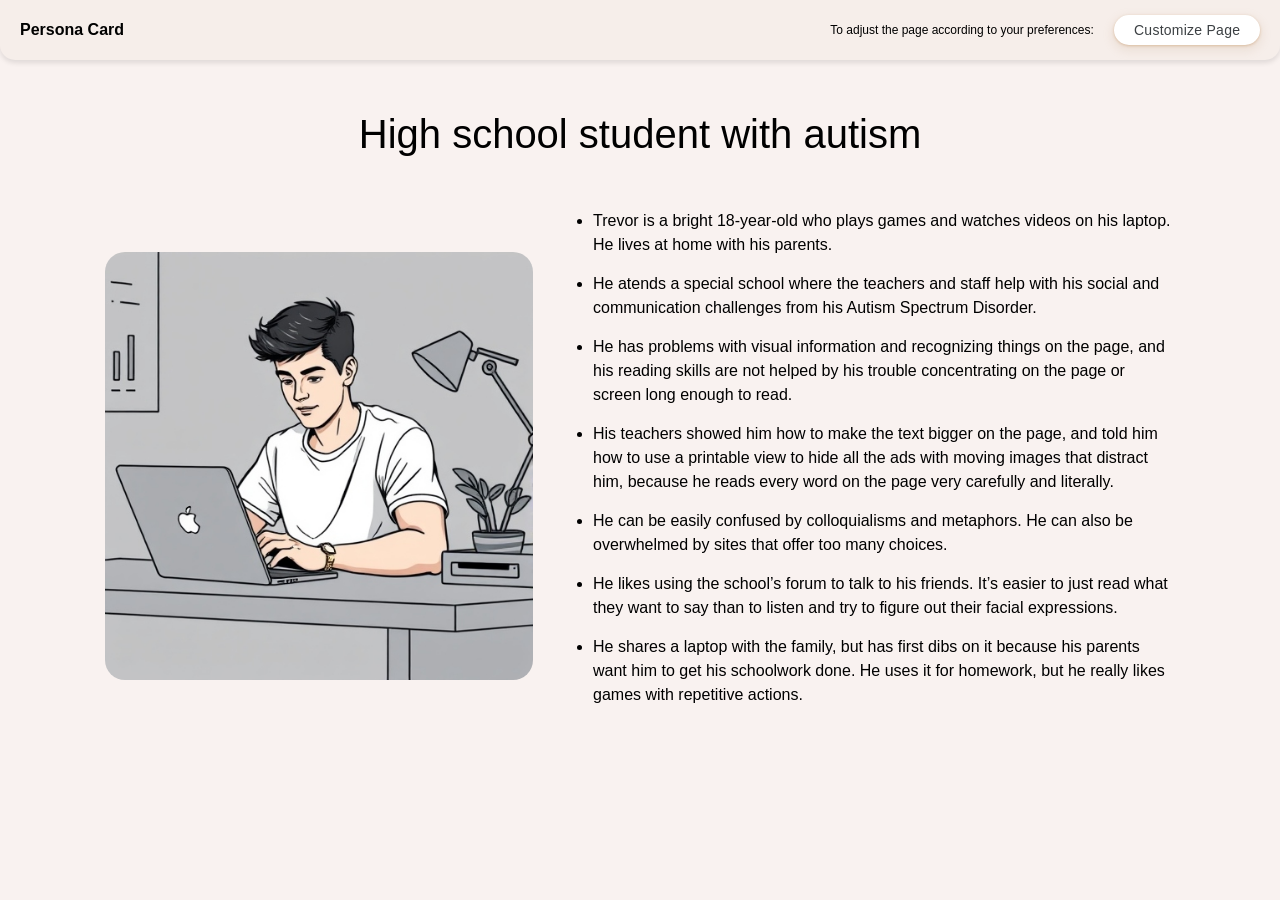
==== commit 811a0a78: "HighContrast fix" ====
--- a/index.html
+++ b/index.html
@@ -32,7 +32,7 @@
         <div class="costumization">
             To adjust the page according to your preferences:
             <button class="button-17 roundClickable" role="button" onclick="openPopup()"
-                alt="Customize Button">Customize</button>
+                alt="Customize Button">Customize Page</button>
 
         </div>
     </header>
@@ -79,7 +79,7 @@
 
 
     <div id="settingsPopup" class="popup">
-        <h2>Customize Page Settings</h2>
+        <h2 style="font-size: large;">Customize Page Settings</h2>
 
         <div class="item">
             <label for="fontSize">Font Size:</label>
@@ -253,7 +253,7 @@
 
         <div class="center" style="padding-bottom: 20px;">
             <button class="button-17 roundClickable" role="button" onclick="closePopup()"
-                alt="Close Popup Button">Close</button>
+                alt="Close Popup Button">Close Popup</button>
         </div>
     </div>
 
